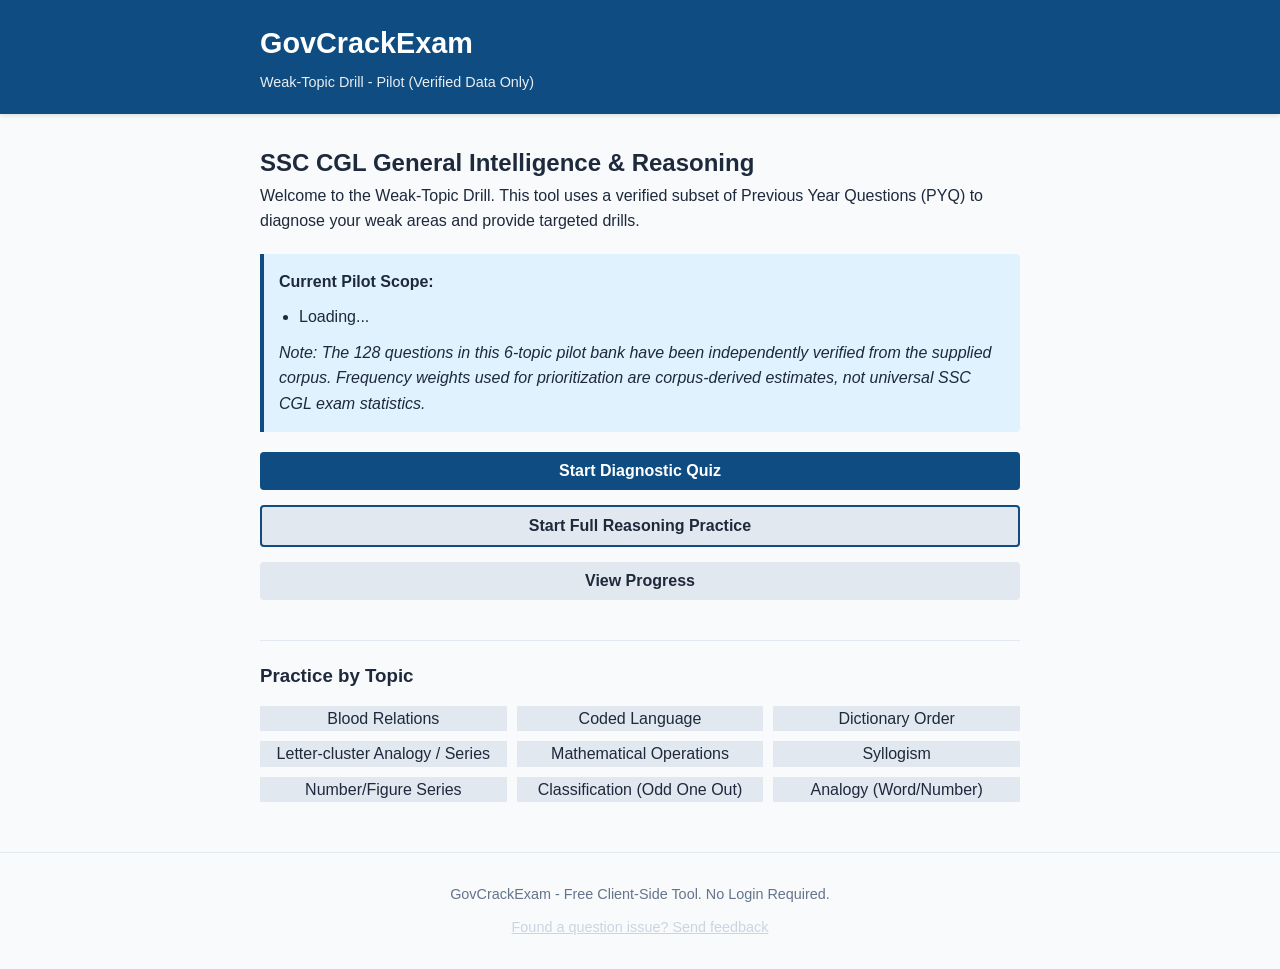
==== index.html @ 772f2c58 "Add difficulty-aware learning analytics" ====
<!DOCTYPE html>
<html lang="en">
<head>
    <meta charset="UTF-8">
    <meta name="viewport" content="width=device-width, initial-scale=1.0">
    <meta name="theme-color" content="#0f4c81">
    <title>GovCrackExam – SSC CGL Reasoning Weak-Topic Drill</title>
    <meta name="description" content="Practice SSC CGL General Intelligence & Reasoning with a diagnostic quiz and targeted weak-topic drills using verified previous-year questions.">
    <link rel="canonical" href="https://govcrackexam.online/">
    <meta property="og:title" content="GovCrackExam – SSC CGL Reasoning Weak-Topic Drill">
    <meta property="og:description" content="Practice SSC CGL General Intelligence & Reasoning with a diagnostic quiz and targeted weak-topic drills using verified previous-year questions.">
    <meta property="og:url" content="https://govcrackexam.online/">
    <meta property="og:type" content="website">
    <meta name="twitter:card" content="summary">
    <meta name="twitter:title" content="GovCrackExam – SSC CGL Reasoning Weak-Topic Drill">
    <meta name="twitter:description" content="Practice SSC CGL General Intelligence & Reasoning with a diagnostic quiz and targeted weak-topic drills using verified previous-year questions.">
    <link rel="stylesheet" href="css/styles.css">

    <script type="application/ld+json">
    {
      "@context": "https://schema.org",
      "@type": "WebSite",
      "name": "GovCrackExam",
      "url": "https://govcrackexam.online/"
    }
    </script>
</head>
<body>
    <header>
        <div class="container">
            <h1>GovCrackExam</h1>
            <p>Weak-Topic Drill - Pilot (Verified Data Only)</p>
        </div>
    </header>

    <main class="container">
        <!-- Start Screen -->
        <section id="start-screen" class="screen active">
            <h2>SSC CGL General Intelligence & Reasoning</h2>
            <p>Welcome to the Weak-Topic Drill. This tool uses a verified subset of Previous Year Questions (PYQ) to diagnose your weak areas and provide targeted drills.</p>
            <div class="info-box">
                <strong>Current Pilot Scope:</strong>
                <ul id="pilot-topics-list">
                    <li>Loading...</li>
                </ul>
                <p><em>Note: The 128 questions in this 6-topic pilot bank have been independently verified from the supplied corpus. Frequency weights used for prioritization are corpus-derived estimates, not universal SSC CGL exam statistics.</em></p>
            </div>
            <button id="start-diagnostic-btn" class="primary-btn" style="display: block; width: 100%;">Start Diagnostic Quiz</button>
            <button id="start-full-practice-btn" class="secondary-btn" style="margin-top: 15px; display: block; width: 100%; border: 2px solid var(--primary-color);">Start Full Reasoning Practice</button>
            <button id="view-progress-btn" class="secondary-btn" style="margin-top: 15px; display: block; width: 100%;">View Progress</button>
            
            <div id="history-section" style="display: none; margin-top: 30px;">
                <h3>Previous Results Found</h3>
                <button id="view-history-btn" class="secondary-btn">View Last Result</button>
                <button id="clear-history-btn" class="danger-btn">Clear Local History</button>
            </div>
        
            <div id="practice-by-topic" style="margin-top: 40px; padding-top: 20px; border-top: 1px solid var(--border-color);">
                <h3>Practice by Topic</h3>
                <div class="topic-practice-grid">
                    <a href="blood-relations.html" class="secondary-btn" style="text-decoration: none; text-align: center;">Blood Relations</a>
                    <a href="coded-language.html" class="secondary-btn" style="text-decoration: none; text-align: center;">Coded Language</a>
                    <a href="dictionary-order.html" class="secondary-btn" style="text-decoration: none; text-align: center;">Dictionary Order</a>
                    <a href="letter-cluster-analogy-series.html" class="secondary-btn" style="text-decoration: none; text-align: center;">Letter-cluster Analogy / Series</a>
                    <a href="mathematical-operations.html" class="secondary-btn" style="text-decoration: none; text-align: center;">Mathematical Operations</a>
                    <a href="syllogism.html" class="secondary-btn" style="text-decoration: none; text-align: center;">Syllogism</a>
                    <a href="number-figure-series.html" class="secondary-btn" style="text-decoration: none; text-align: center;" title="Practice verified SSC CGL Number/Figure Series questions.">Number/Figure Series</a>
                    <a href="classification-odd-one-out.html" class="secondary-btn" style="text-decoration: none; text-align: center;" title="Practice verified SSC CGL Classification (Odd One Out) questions.">Classification (Odd One Out)</a>
                    <a href="analogy-word-number.html" class="secondary-btn" style="text-decoration: none; text-align: center;" title="Practice verified SSC CGL Analogy (Word/Number) questions.">Analogy (Word/Number)</a>
                </div>
            </div>
        </section>

        <!-- Quiz Screen -->
        <section id="quiz-screen" class="screen">
            <div class="quiz-header">
                <span id="quiz-progress">Question 1 / 15</span>
                <span id="quiz-mode-indicator">Diagnostic Mode</span>
            </div>
            
            
            <!-- Question Navigation Palette -->
            <div id="quiz-palette-container" class="quiz-palette-container hidden">
                <h4 style="font-size: 0.9rem; margin-bottom: 10px; color: var(--text-muted);">Question Palette</h4>
                <div id="quiz-palette" class="quiz-palette">
                    <!-- Injected via JS -->
                </div>
            </div>
            <div class="question-container">
                <p id="question-text" class="question-text">Question loading...</p>
                <div id="options-container" class="options-container">
                    <!-- Options injected via JS -->
                </div>
            </div>

            
            <div style="text-align: right; margin-bottom: 15px;">
                <button id="report-issue-btn" class="secondary-btn hidden" style="font-size: 0.8rem; padding: 5px 10px; border-color: transparent; text-decoration: underline; background: none; color: var(--text-muted);">Report an Issue</button>
            </div>
            <!-- Drill Feedback (only shown in drill mode) -->
            <div id="drill-feedback" class="drill-feedback hidden">
                <p id="feedback-text"></p>
                <p id="feedback-explanation" class="explanation-text"></p>
            </div>

            <div class="quiz-controls" style="display: flex; flex-wrap: wrap; justify-content: space-between; gap: 10px; align-items: center;">
                <div>
                    <button id="prev-btn" class="secondary-btn">Previous</button>
                    <button id="mark-review-btn" class="secondary-btn hidden" style="margin-left: 10px;">Mark for Review</button>
                </div>
                <div>
                    <button id="next-btn" class="primary-btn">Next</button>
                    <button id="submit-btn" class="primary-btn" style="display: none;">Submit Quiz</button>
                </div>
            </div>
        </section>

        <!-- Results Screen -->
        <section id="results-screen" class="screen">
            <h2>Diagnostic Complete</h2>
            <div class="overall-result card">
                <h3 id="overall-score">0 / 0 Correct</h3>
                <p id="overall-accuracy">0% Accuracy</p>
            </div>

            <h3>Topic Performance</h3>
            <div id="topic-results" class="topic-results-container">
                <!-- Topic results injected via JS -->
            </div>
            <div id="difficulty-results" style="margin-top: 20px;"></div>

            <div id="diagnostic-review" class="diagnostic-review-container" style="margin-top: 40px;">
                <!-- Review answers injected via JS -->
            </div>

            <div class="actions" style="margin-top: 30px;">
                <button id="start-drill-btn" class="primary-btn">Drill My Weak Topics</button>
                <button id="home-btn" class="secondary-btn">Back to Home</button>
            </div>
        </section>
        
        <!-- Drill Results Screen -->
        <section id="drill-results-screen" class="screen">
            <h2 id="drill-topic-title" style="margin-bottom: 5px;">Drill Complete</h2>
            <p id="drill-topic-name" style="text-align: center; color: var(--text-muted); margin-bottom: 20px; font-weight: 600;"></p>
            
            <div class="overall-result card">
                <h3 id="drill-score">0 / 0 Correct</h3>
                <p id="drill-accuracy">0% Accuracy</p>
                
                <div id="drill-comparison" class="drill-comparison">
                    <!-- Injected via JS -->
                </div>
            </div>
            
            
            <div id="drill-mistakes-container" style="margin-top: 30px; margin-bottom: 20px;"></div>
            
            <div class="actions" style="margin-top: 30px; display: flex; flex-direction: column; gap: 10px;">
                <button id="retake-drill-btn" class="primary-btn">Retake Drill</button>
                <button id="back-diagnostic-btn" class="secondary-btn">Back to Diagnostic</button>
                <button id="home-btn-drill" class="secondary-btn" style="background-color: transparent; border: none; text-decoration: underline;">Back to Home</button>
            </div>
        </section>

        
        <!-- Topic Practice Results Screen -->
        <section id="topic-practice-results-screen" class="screen">
            <h2 id="topic-practice-name">Topic</h2>
            <div class="score-circle">
                <div id="topic-practice-score" class="score-number">0 / 0</div>
                <div id="topic-practice-accuracy" class="score-label">0% Accuracy</div>
            </div>
            
            
            <div id="topic-practice-mistakes-container" style="margin-top: 30px; margin-bottom: 20px;"></div>
            
            <div class="actions" style="margin-top: 30px; display: flex; flex-direction: column; gap: 10px;">
                <button id="retake-topic-practice-btn" class="primary-btn">Practice Again</button>
                <button id="back-topic-btn" class="secondary-btn">Back to Topic</button>
                <button id="home-btn-topic-practice" class="secondary-btn" style="background-color: transparent; border: none; text-decoration: underline;">Back to Home</button>
            </div>
        </section>
        
        <!-- Full Practice Results Screen -->
        <section id="full-practice-results-screen" class="screen">
            <h2 style="margin-bottom: 5px;">Full Reasoning Practice Complete</h2>
            
            <div class="score-circle">
                <div id="full-practice-score" class="score-number">0 / 20</div>
                <div id="full-practice-accuracy" class="score-label">0% Accuracy</div>
            </div>
            
            <div id="full-practice-topic-performance" style="margin-top: 20px; margin-bottom: 30px;">
                <!-- Injected via JS -->
            </div>
            
            <div id="full-practice-mistakes-container" style="margin-top: 30px; margin-bottom: 30px;">
                <!-- Injected via JS -->
            </div>

            <div id="full-practice-review-container" style="margin-top: 30px; margin-bottom: 20px;">
                <!-- Injected via JS -->
            </div>
            
            
            <div class="actions" style="margin-top: 30px; display: flex; flex-direction: column; gap: 10px;">
                <button id="retake-full-practice-btn" class="primary-btn">Retake Full Practice</button>
                <button id="home-btn-full-practice" class="secondary-btn" style="background-color: transparent; border: none; text-decoration: underline;">Back to Home</button>
            </div>
        </section>
        <!-- Progress Screen -->
        <section id="progress-screen" class="screen">
            <h2>Your Progress</h2>
            <div id="progress-content">
                <!-- Injected via JS -->
            </div>
            
            <div class="actions" style="margin-top: 30px; display: flex; flex-direction: column; gap: 10px;">
                <button id="reset-progress-btn" class="danger-btn">Reset Progress</button>
                <button id="home-btn-progress" class="secondary-btn">Back to Home</button>
            </div>
            <p style="margin-top: 20px; font-size: 0.8rem; color: var(--text-muted); text-align: center;">
                Your progress is stored only in this browser using local storage. No account or server is required.
            </p>
        </section>
    </main>

    <footer class="footer">
        <div class="container">
            <p>GovCrackExam - Free Client-Side Tool. No Login Required.</p>
            <p style="margin-top: 10px; font-size: 0.9rem;"><a href="https://github.com/Aathi12/GovCrackExam/issues" target="_blank" rel="noopener noreferrer" style="color: #cbd5e1; text-decoration: underline;">Found a question issue? Send feedback</a></p>
        </div>
    </footer>

    <script src="js/app.js"></script>

    <!-- Submit Confirmation Modal -->
    <div id="submit-confirm-modal" class="modal hidden">
        <div class="modal-content card">
            <h3 style="margin-bottom: 20px;">Submit Full Reasoning Practice?</h3>
            <div style="font-size: 1.1rem; margin-bottom: 25px;">
                <p style="margin-bottom: 10px;">Answered: <strong id="confirm-answered">0</strong> / <strong id="confirm-total">20</strong></p>
                <p style="margin-bottom: 10px;">Unanswered: <strong id="confirm-unanswered">0</strong></p>
                <p style="margin-bottom: 10px;">Marked for Review: <strong id="confirm-marked">0</strong></p>
            </div>
            <div class="actions" style="display: flex; gap: 10px;">
                <button id="confirm-continue-btn" class="secondary-btn" style="flex: 1;">Continue Test</button>
                <button id="confirm-submit-btn" class="primary-btn" style="flex: 1;">Submit Test</button>
            </div>
        </div>
    </div>

    <!-- Report Issue Modal -->
    <div id="report-issue-modal" class="modal hidden">
        <div class="modal-content card" style="max-width: 400px; text-align: left;">
            <h3 style="margin-bottom: 15px; color: var(--primary-color);">Report an Issue</h3>
            <p style="margin-bottom: 15px; font-size: 0.9rem; color: var(--text-muted);">Question Ref: <span id="report-qid-display"></span></p>
            
            <div style="margin-bottom: 15px;">
                <label for="issue-type" style="display: block; margin-bottom: 5px; font-weight: bold; font-size: 0.95rem;">Issue Type:</label>
                <select id="issue-type" style="width: 100%; padding: 8px; border-radius: 4px; border: 1px solid var(--border-color); font-size: 1rem;">
                    <option value="Wrong answer">Wrong answer</option>
                    <option value="Wrong explanation">Wrong explanation</option>
                    <option value="Question unclear">Question unclear</option>
                    <option value="Options problem">Options problem</option>
                    <option value="Other">Other</option>
                </select>
            </div>
            
            <div style="margin-bottom: 20px;">
                <label for="issue-details" style="display: block; margin-bottom: 5px; font-weight: bold; font-size: 0.95rem;">Additional details (optional):</label>
                <textarea id="issue-details" rows="3" style="width: 100%; padding: 8px; border-radius: 4px; border: 1px solid var(--border-color); resize: vertical; box-sizing: border-box; font-size: 1rem;"></textarea>
            </div>
            
            <div class="actions" style="display: flex; gap: 10px;">
                <button id="report-cancel-btn" class="secondary-btn" style="flex: 1;">Cancel</button>
                <button id="report-submit-btn" class="primary-btn" style="flex: 1;">Submit Report</button>
            </div>
        </div>
    </div>


    <!-- Review Question Modal -->
    <div id="review-question-modal" class="modal hidden">
        <div class="modal-content card" style="max-width: 600px; text-align: left; max-height: 90vh; overflow-y: auto;">
            <div style="display: flex; justify-content: space-between; align-items: center; margin-bottom: 15px;">
                <h3 style="color: var(--primary-color); margin: 0;">Review Question</h3>
                <button id="review-close-icon" style="background: none; border: none; font-size: 1.5rem; cursor: pointer; color: var(--text-muted);">&times;</button>
            </div>
            
            <div style="background: var(--bg-main); padding: 15px; border-radius: 8px; border: 1px solid var(--border-color); margin-bottom: 20px;">
                <p style="font-size: 0.8rem; color: var(--text-muted); margin-bottom: 5px;">Question ID: <span id="rev-qid"></span></p>
                <p style="font-size: 0.8rem; color: var(--text-muted); margin-bottom: 10px;">Topic: <span id="rev-topic"></span></p>
                <div id="rev-question-text" style="margin-bottom: 15px; font-weight: bold; font-size: 1rem;"></div>
                <div id="rev-options" style="margin-bottom: 15px;"></div>
                <p style="margin-bottom: 5px;"><strong>Correct Answer:</strong> <span id="rev-correct"></span></p>
                <p style="margin-bottom: 0;"><strong>Explanation:</strong> <span id="rev-explanation"></span></p>
            </div>

            <h4 style="margin-bottom: 10px; color: var(--primary-color);">User-submitted feedback</h4>
            <div id="rev-feedback-list" style="display: flex; flex-direction: column; gap: 10px; margin-bottom: 20px;">
                <!-- Injected via JS -->
            </div>
            
            <div class="actions" style="display: flex; gap: 10px; flex-wrap: wrap;">
                <button id="rev-mark-reviewed-btn" class="primary-btn" style="flex: 1;">Mark Reviewed</button>
                <button id="rev-dismiss-btn" class="secondary-btn" style="flex: 1;">Dismiss</button>
                <button id="rev-cancel-btn" class="secondary-btn" style="flex: 1;">Close</button>
            </div>
        </div>
    </div>

</body>
</html>
---- css/styles.css ----
:root {
    --primary-color: #0f4c81; /* Classic professional blue */
    --primary-hover: #0a365c;
    --secondary-color: #e2e8f0;
    --secondary-hover: #cbd5e1;
    --danger-color: #ef4444;
    --danger-hover: #dc2626;
    --text-main: #1e293b;
    --text-muted: #64748b;
    --bg-main: #f8fafc;
    --bg-card: #ffffff;
    --border-color: #e2e8f0;
    --correct-bg: #dcfce7;
    --correct-border: #86efac;
    --wrong-bg: #fee2e2;
    --wrong-border: #fca5a5;
    --selected-bg: #e0f2fe;
    --selected-border: #7dd3fc;
}

* {
    box-sizing: border-box;
    margin: 0;
    padding: 0;
}


body {
    min-width: 320px;
    overflow-x: hidden;
    font-family: -apple-system, BlinkMacSystemFont, "Segoe UI", Roboto, Helvetica, Arial, sans-serif;
    background-color: var(--bg-main);
    color: var(--text-main);
    line-height: 1.6;
}

.container {
    max-width: 800px;
    margin: 0 auto;
    padding: 0 20px;
}

header {
    background-color: var(--primary-color);
    color: white;
    padding: 20px 0;
    margin-bottom: 30px;
    box-shadow: 0 2px 4px rgba(0,0,0,0.1);
}

header h1 {
    font-size: 1.8rem;
    margin-bottom: 5px;
}

header p {
    opacity: 0.9;
    font-size: 0.9rem;
}

main {
    min-height: 60vh;
}

.screen {
    display: none;
    animation: fadeIn 0.3s ease-in;
}

.screen.active {
    display: block;
}

@keyframes fadeIn {
    from { opacity: 0; }
    to { opacity: 1; }
}

.info-box {
    background-color: #e0f2fe;
    border-left: 4px solid var(--primary-color);
    padding: 15px;
    margin: 20px 0;
    border-radius: 0 4px 4px 0;
}

.info-box ul {
    margin-top: 10px;
    margin-bottom: 10px;
    padding-left: 20px;
}

button {
    cursor: pointer;
    border: none;
    padding: 10px 20px;
    font-size: 1rem;
    font-weight: 600;
    border-radius: 4px;
    transition: background-color 0.2s, color 0.2s;
}

button:disabled {
    opacity: 0.5;
    cursor: not-allowed;
}

.primary-btn {
    background-color: var(--primary-color);
    color: white;
}

.primary-btn:hover:not(:disabled) {
    background-color: var(--primary-hover);
}

.secondary-btn {
    background-color: var(--secondary-color);
    color: var(--text-main);
}

.secondary-btn:hover:not(:disabled) {
    background-color: var(--secondary-hover);
}

.danger-btn {
    background-color: var(--danger-color);
    color: white;
}

.danger-btn:hover:not(:disabled) {
    background-color: var(--danger-hover);
}

.quiz-header {
    display: flex;
    justify-content: space-between;
    align-items: center;
    margin-bottom: 20px;
    padding-bottom: 10px;
    border-bottom: 1px solid var(--border-color);
    font-weight: 600;
    color: var(--text-muted);
}

.question-container {
    background-color: var(--bg-card);
    padding: 30px;
    border-radius: 8px;
    box-shadow: 0 1px 3px rgba(0,0,0,0.1);
    margin-bottom: 20px;
}

.question-text {
    font-size: 1.2rem;
    font-weight: 500;
    margin-bottom: 25px;
}

.option {
    display: block;
    width: 100%;
    text-align: left;
    background-color: white;
    border: 2px solid var(--border-color);
    padding: 15px;
    margin-bottom: 10px;
    border-radius: 6px;
    font-size: 1rem;
    color: var(--text-main);
    font-weight: normal;
}

.option:hover:not(:disabled) {
    border-color: var(--primary-color);
    background-color: #f8fafc;
}

.option.selected {
    background-color: var(--selected-bg);
    border-color: var(--selected-border);
}

/* Feedback classes for Drill mode */
.option.correct {
    background-color: var(--correct-bg);
    border-color: var(--correct-border);
    color: #166534;
}

.option.wrong {
    background-color: var(--wrong-bg);
    border-color: var(--wrong-border);
    color: #991b1b;
}

.drill-feedback {
    background-color: var(--bg-card);
    padding: 20px;
    border-radius: 8px;
    border-left: 4px solid var(--primary-color);
    margin-bottom: 20px;
}

.drill-feedback.hidden {
    display: none;
}

.drill-feedback.correct {
    border-left-color: #22c55e;
}

.drill-feedback.wrong {
    border-left-color: #ef4444;
}

#feedback-text {
    font-weight: bold;
    margin-bottom: 10px;
}

.quiz-controls {
    display: flex;
    justify-content: space-between;
    margin-top: 20px;
}

.card {
    background-color: var(--bg-card);
    padding: 25px;
    border-radius: 8px;
    box-shadow: 0 1px 3px rgba(0,0,0,0.1);
    margin-bottom: 20px;
}

.overall-result {
    text-align: center;
}

.overall-result h3 {
    font-size: 2rem;
    color: var(--primary-color);
    margin-bottom: 10px;
}

.topic-results-container {
    display: grid;
    gap: 15px;
}

.topic-card {
    background-color: var(--bg-card);
    padding: 20px;
    border-radius: 8px;
    border: 1px solid var(--border-color);
}

.topic-card.high-priority {
    border-left: 4px solid var(--danger-color);
}

.topic-card.low-priority {
    border-left: 4px solid #22c55e;
}

.topic-header {
    display: flex;
    justify-content: space-between;
    align-items: center;
    margin-bottom: 15px;
}

.topic-title {
    font-weight: bold;
    font-size: 1.1rem;
}

.topic-priority-badge {
    font-size: 0.8rem;
    padding: 4px 8px;
    border-radius: 12px;
    font-weight: 600;
}

.badge-high {
    background-color: var(--wrong-bg);
    color: #991b1b;
}

.badge-low {
    background-color: var(--correct-bg);
    color: #166534;
}

.topic-stats {
    display: grid;
    grid-template-columns: repeat(auto-fit, minmax(120px, 1fr));
    gap: 10px;
    font-size: 0.9rem;
}

.stat-box {
    background-color: var(--bg-main);
    padding: 10px;
    border-radius: 4px;
    text-align: center;
}

.stat-value {
    font-weight: bold;
    font-size: 1.1rem;
    color: var(--primary-color);
}

footer {
    text-align: center;
    padding: 30px 0;
    margin-top: 50px;
    color: var(--text-muted);
    font-size: 0.9rem;
    border-top: 1px solid var(--border-color);
}

@media (max-width: 600px) {
    .topic-header {
        flex-direction: column;
        align-items: flex-start;
        gap: 10px;
    }
}

.drill-comparison {
    margin-top: 20px;
    padding-top: 20px;
    border-top: 1px solid var(--border-color);
    font-size: 1.1rem;
    color: var(--text-muted);
}

.drill-comparison div {
    margin-bottom: 5px;
}

.drill-comparison .change-positive {
    color: #166534;
    font-weight: bold;
}

.drill-comparison .change-negative {
    color: #991b1b;
    font-weight: bold;
}

.drill-comparison .change-neutral {
    color: var(--text-main);
    font-weight: bold;
}

.badges-container {
    display: flex;
    gap: 8px;
    align-items: center;
    flex-wrap: wrap;
}
.performance-badge {
    font-size: 0.8rem;
    padding: 4px 8px;
    border-radius: 12px;
    font-weight: 600;
}
.badge-good {
    background-color: var(--correct-bg, #dcfce7);
    color: #166534;
}
.badge-warn {
    background-color: #fef08a;
    color: #854d0e;
}
.badge-bad {
    background-color: var(--wrong-bg, #fee2e2);
    color: #991b1b;
}
.badge-neutral {
    background-color: #e5e7eb;
    color: #374151;
}
.transparency-note {
    font-size: 0.85rem;
    color: #6b7280;
    margin-bottom: 15px;
    text-align: center;
}

.explanation-card {
    background-color: var(--secondary-color, #e2e8f0);
    border-radius: 8px;
    padding: 15px;
    margin-top: 15px;
    font-size: 0.95rem;
    color: var(--text-main, #1e293b);
}
.diagnostic-review-container {
    display: flex;
    flex-direction: column;
    gap: 20px;
}
.review-item {
    background-color: var(--bg-card, #ffffff);
    padding: 20px;
    border-radius: 8px;
    box-shadow: 0 1px 3px rgba(0,0,0,0.1);
}
.review-question {
    font-weight: 600;
    margin-bottom: 10px;
}
.review-answers {
    margin-bottom: 10px;
}
.review-correct {
    color: #166534;
    font-weight: bold;
}
.review-incorrect {
    color: #991b1b;
    font-weight: bold;
}
/* Progress Screen Styles */
.progress-summary {
    display: grid;
    grid-template-columns: 1fr 1fr;
    gap: 15px;
    margin-bottom: 30px;
}
.progress-stat-card {
    background: var(--bg-card);
    padding: 15px;
    border-radius: 8px;
    box-shadow: 0 1px 3px rgba(0,0,0,0.1);
    text-align: center;
}
.progress-stat-card h4 {
    margin-bottom: 5px;
    color: var(--text-muted);
    font-size: 0.9rem;
}
.progress-stat-card p {
    font-size: 1.2rem;
    font-weight: 700;
}
.progress-table-container {
    overflow-x: auto;
    -webkit-overflow-scrolling: touch;
    margin-bottom: 25px;
}
.progress-table {
    width: 100%;
    min-width: 500px; /* Force scroll on mobile rather than crushing */
    border-collapse: collapse;
    font-size: 0.9rem;
}
.progress-table th, .progress-table td {
    padding: 10px;
    text-align: left;
    border-bottom: 1px solid var(--border-color);
}
.progress-table th {
    background-color: var(--secondary-color);
    font-weight: 600;
}

.question-text, .option, .explanation-card, p, h1, h2, h3, h4, .review-item, .mistake-item, .topic-title {
    word-break: break-word;
    overflow-wrap: break-word;
}

.score-circle {
    display: flex;
    flex-direction: column;
    align-items: center;
    justify-content: center;
    background-color: var(--bg-card);
    padding: 30px;
    border-radius: 8px;
    box-shadow: 0 1px 3px rgba(0,0,0,0.1);
    margin: 20px 0;
}

.score-number {
    font-size: 2.5rem;
    font-weight: bold;
    color: var(--primary-color);
    margin-bottom: 10px;
}

.score-label {
    font-size: 1.2rem;
    color: var(--text-muted);
}

@media (max-width: 600px) {
    header {
        padding: 15px 0;
        margin-bottom: 20px;
    }
    
    header h1 {
        font-size: 1.5rem;
    }
    
    .question-container {
        padding: 15px;
    }
    
    .card, .review-item, .mistake-item {
        padding: 15px;
    }
    
    .question-text {
        font-size: 1.1rem;
        margin-bottom: 20px;
    }
    
    .option {
        padding: 12px 15px;
        font-size: 0.95rem;
    }
    
    button {
        padding: 12px 20px; /* Better touch target */
        width: 100%;
        margin-bottom: 10px;
    }
    
    .quiz-controls {
        flex-direction: column;
        gap: 10px;
    }
    
    .quiz-controls button {
        width: 100%;
        margin-bottom: 0;
    }
    
    .actions {
        display: flex;
        flex-direction: column;
        gap: 10px;
    }
    
    .actions button, .actions a.primary-btn, .actions a.secondary-btn {
        width: 100%;
        margin-bottom: 0;
        display: block;
        box-sizing: border-box;
    }
    
    .progress-summary {
        grid-template-columns: 1fr;
    }
    
    .topic-stats {
        grid-template-columns: 1fr 1fr;
    }
}

.topic-practice-grid {
    display: grid;
    grid-template-columns: repeat(auto-fit, minmax(200px, 1fr));
    gap: 10px;
    margin-top: 15px;
}

button:focus, a:focus {
    outline: 2px solid var(--primary-color);
    outline-offset: 2px;
}

.option:focus {
    outline: 2px solid var(--primary-color);
    outline-offset: 1px;
}

/* Modal Styles */
.modal {
    position: fixed;
    top: 0;
    left: 0;
    width: 100%;
    height: 100%;
    background-color: rgba(0,0,0,0.5);
    display: flex;
    align-items: center;
    justify-content: center;
    z-index: 1000;
}
.modal.hidden {
    display: none;
}
.modal-content {
    width: 90%;
    max-width: 400px;
}

/* Palette Styles */
.quiz-palette-container {
    background-color: var(--bg-card);
    padding: 15px;
    border-radius: 8px;
    box-shadow: 0 1px 3px rgba(0,0,0,0.1);
    margin-bottom: 20px;
}
.quiz-palette-container.hidden {
    display: none;
}
.quiz-palette {
    display: flex;
    flex-wrap: wrap;
    gap: 8px;
}
.palette-btn {
    width: 36px;
    height: 36px;
    padding: 0;
    display: flex;
    align-items: center;
    justify-content: center;
    border: 1px solid var(--border-color);
    background-color: var(--bg-main);
    color: var(--text-main);
    border-radius: 4px;
    font-weight: bold;
    font-size: 0.9rem;
    transition: all 0.2s;
}
.palette-btn:hover {
    border-color: var(--primary-color);
}
.palette-btn.answered {
    background-color: var(--correct-bg);
    border-color: var(--correct-border);
    color: #166534;
}
.palette-btn.current {
    border: 2px solid var(--primary-color);
    box-shadow: 0 0 0 2px rgba(15, 76, 129, 0.2);
}
.palette-btn.marked {
    background-color: #fef08a;
    border-color: #eab308;
    color: #854d0e;
}
/* Mobile adjustments */
@media (max-width: 600px) {
    .palette-btn {
        width: 32px;
        height: 32px;
        font-size: 0.85rem;
    }
    .quiz-controls > div {
        display: flex;
        width: 100%;
        gap: 10px;
    }
    .quiz-controls > div > button {
        flex: 1;
        margin: 0 !important;
    }
}
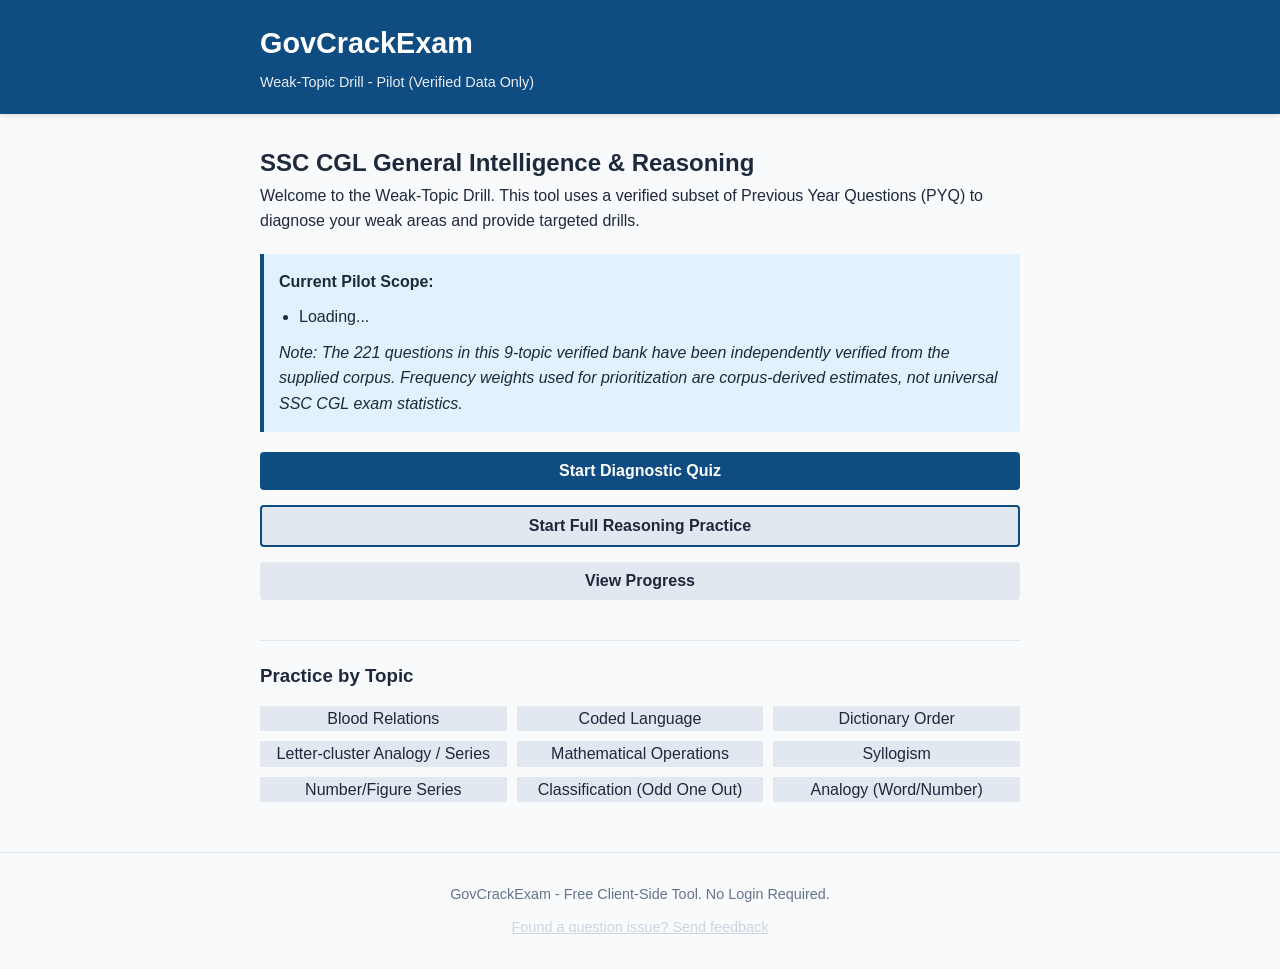
==== commit 68d96ccb: "Prepare production deployment" ====
--- a/index.html
+++ b/index.html
@@ -43,7 +43,7 @@
                 <ul id="pilot-topics-list">
                     <li>Loading...</li>
                 </ul>
-                <p><em>Note: The 128 questions in this 6-topic pilot bank have been independently verified from the supplied corpus. Frequency weights used for prioritization are corpus-derived estimates, not universal SSC CGL exam statistics.</em></p>
+                <p><em>Note: The 221 questions in this 9-topic verified bank have been independently verified from the supplied corpus. Frequency weights used for prioritization are corpus-derived estimates, not universal SSC CGL exam statistics.</em></p>
             </div>
             <button id="start-diagnostic-btn" class="primary-btn" style="display: block; width: 100%;">Start Diagnostic Quiz</button>
             <button id="start-full-practice-btn" class="secondary-btn" style="margin-top: 15px; display: block; width: 100%; border: 2px solid var(--primary-color);">Start Full Reasoning Practice</button>
@@ -134,6 +134,13 @@
             </div>
 
             <div class="actions" style="margin-top: 30px;">
+                
+                <div style="margin-bottom: 15px; width: 100%; text-align: center;">
+                    <label style="cursor: pointer; font-size: 0.95rem; color: var(--text-muted); display: inline-flex; align-items: center; gap: 8px;">
+                        <input type="checkbox" id="adaptive-drill-toggle" checked style="width: 16px; height: 16px;">
+                        Adaptive Selection
+                    </label>
+                </div>
                 <button id="start-drill-btn" class="primary-btn">Drill My Weak Topics</button>
                 <button id="home-btn" class="secondary-btn">Back to Home</button>
             </div>
@@ -155,6 +162,42 @@
             
             
             <div id="drill-mistakes-container" style="margin-top: 30px; margin-bottom: 20px;"></div>
+            
+
+            <div id="question-review-section" style="margin-top: 30px;">
+                <h3 style="margin-bottom: 15px;">Question Review</h3>
+                <p style="margin-bottom: 15px; font-size: 0.9rem; color: var(--text-muted);">Based on your recorded attempts.</p>
+                <div style="display: flex; gap: 10px; margin-bottom: 15px; flex-wrap: wrap;">
+                    <select id="qr-status-filter" class="dropdown" style="flex: 1; min-width: 150px;">
+                        <option value="All">All Statuses</option>
+                        <option value="Needs Practice">Needs Practice</option>
+                        <option value="Frequently Missed">Frequently Missed</option>
+                        <option value="Improving">Improving</option>
+                        <option value="Mastered">Mastered</option>
+                    </select>
+                    <select id="qr-topic-filter" class="dropdown" style="flex: 1; min-width: 150px;">
+                        <option value="All">All Topics</option>
+                        <option value="Dictionary Order">Dictionary Order</option>
+                        <option value="Syllogism">Syllogism</option>
+                        <option value="Blood Relations">Blood Relations</option>
+                        <option value="Mathematical Operations">Mathematical Operations</option>
+                        <option value="Coded Language">Coded Language</option>
+                        <option value="Letter-cluster Analogy / Series">Letter-cluster Analogy / Series</option>
+                        <option value="Number/Figure Series">Number/Figure Series</option>
+                        <option value="Classification (Odd One Out)">Classification (Odd One Out)</option>
+                        <option value="Analogy (Word/Number)">Analogy (Word/Number)</option>
+                    </select>
+                    <select id="qr-diff-filter" class="dropdown" style="flex: 1; min-width: 150px;">
+                        <option value="All">All Difficulties</option>
+                        <option value="Easy">Easy</option>
+                        <option value="Medium">Medium</option>
+                        <option value="Hard">Hard</option>
+                    </select>
+                </div>
+                <div id="qr-results-container" style="display: flex; flex-direction: column; gap: 10px; max-height: 500px; overflow-y: auto;">
+                    <!-- Dynamically populated -->
+                </div>
+            </div>
             
             <div class="actions" style="margin-top: 30px; display: flex; flex-direction: column; gap: 10px;">
                 <button id="retake-drill-btn" class="primary-btn">Retake Drill</button>
@@ -175,6 +218,42 @@
             
             <div id="topic-practice-mistakes-container" style="margin-top: 30px; margin-bottom: 20px;"></div>
             
+
+            <div id="question-review-section" style="margin-top: 30px;">
+                <h3 style="margin-bottom: 15px;">Question Review</h3>
+                <p style="margin-bottom: 15px; font-size: 0.9rem; color: var(--text-muted);">Based on your recorded attempts.</p>
+                <div style="display: flex; gap: 10px; margin-bottom: 15px; flex-wrap: wrap;">
+                    <select id="qr-status-filter" class="dropdown" style="flex: 1; min-width: 150px;">
+                        <option value="All">All Statuses</option>
+                        <option value="Needs Practice">Needs Practice</option>
+                        <option value="Frequently Missed">Frequently Missed</option>
+                        <option value="Improving">Improving</option>
+                        <option value="Mastered">Mastered</option>
+                    </select>
+                    <select id="qr-topic-filter" class="dropdown" style="flex: 1; min-width: 150px;">
+                        <option value="All">All Topics</option>
+                        <option value="Dictionary Order">Dictionary Order</option>
+                        <option value="Syllogism">Syllogism</option>
+                        <option value="Blood Relations">Blood Relations</option>
+                        <option value="Mathematical Operations">Mathematical Operations</option>
+                        <option value="Coded Language">Coded Language</option>
+                        <option value="Letter-cluster Analogy / Series">Letter-cluster Analogy / Series</option>
+                        <option value="Number/Figure Series">Number/Figure Series</option>
+                        <option value="Classification (Odd One Out)">Classification (Odd One Out)</option>
+                        <option value="Analogy (Word/Number)">Analogy (Word/Number)</option>
+                    </select>
+                    <select id="qr-diff-filter" class="dropdown" style="flex: 1; min-width: 150px;">
+                        <option value="All">All Difficulties</option>
+                        <option value="Easy">Easy</option>
+                        <option value="Medium">Medium</option>
+                        <option value="Hard">Hard</option>
+                    </select>
+                </div>
+                <div id="qr-results-container" style="display: flex; flex-direction: column; gap: 10px; max-height: 500px; overflow-y: auto;">
+                    <!-- Dynamically populated -->
+                </div>
+            </div>
+            
             <div class="actions" style="margin-top: 30px; display: flex; flex-direction: column; gap: 10px;">
                 <button id="retake-topic-practice-btn" class="primary-btn">Practice Again</button>
                 <button id="back-topic-btn" class="secondary-btn">Back to Topic</button>
@@ -203,6 +282,42 @@
                 <!-- Injected via JS -->
             </div>
             
+            
+
+            <div id="question-review-section" style="margin-top: 30px;">
+                <h3 style="margin-bottom: 15px;">Question Review</h3>
+                <p style="margin-bottom: 15px; font-size: 0.9rem; color: var(--text-muted);">Based on your recorded attempts.</p>
+                <div style="display: flex; gap: 10px; margin-bottom: 15px; flex-wrap: wrap;">
+                    <select id="qr-status-filter" class="dropdown" style="flex: 1; min-width: 150px;">
+                        <option value="All">All Statuses</option>
+                        <option value="Needs Practice">Needs Practice</option>
+                        <option value="Frequently Missed">Frequently Missed</option>
+                        <option value="Improving">Improving</option>
+                        <option value="Mastered">Mastered</option>
+                    </select>
+                    <select id="qr-topic-filter" class="dropdown" style="flex: 1; min-width: 150px;">
+                        <option value="All">All Topics</option>
+                        <option value="Dictionary Order">Dictionary Order</option>
+                        <option value="Syllogism">Syllogism</option>
+                        <option value="Blood Relations">Blood Relations</option>
+                        <option value="Mathematical Operations">Mathematical Operations</option>
+                        <option value="Coded Language">Coded Language</option>
+                        <option value="Letter-cluster Analogy / Series">Letter-cluster Analogy / Series</option>
+                        <option value="Number/Figure Series">Number/Figure Series</option>
+                        <option value="Classification (Odd One Out)">Classification (Odd One Out)</option>
+                        <option value="Analogy (Word/Number)">Analogy (Word/Number)</option>
+                    </select>
+                    <select id="qr-diff-filter" class="dropdown" style="flex: 1; min-width: 150px;">
+                        <option value="All">All Difficulties</option>
+                        <option value="Easy">Easy</option>
+                        <option value="Medium">Medium</option>
+                        <option value="Hard">Hard</option>
+                    </select>
+                </div>
+                <div id="qr-results-container" style="display: flex; flex-direction: column; gap: 10px; max-height: 500px; overflow-y: auto;">
+                    <!-- Dynamically populated -->
+                </div>
+            </div>
             
             <div class="actions" style="margin-top: 30px; display: flex; flex-direction: column; gap: 10px;">
                 <button id="retake-full-practice-btn" class="primary-btn">Retake Full Practice</button>
@@ -216,6 +331,42 @@
                 <!-- Injected via JS -->
             </div>
             
+
+            <div id="question-review-section" style="margin-top: 30px;">
+                <h3 style="margin-bottom: 15px;">Question Review</h3>
+                <p style="margin-bottom: 15px; font-size: 0.9rem; color: var(--text-muted);">Based on your recorded attempts.</p>
+                <div style="display: flex; gap: 10px; margin-bottom: 15px; flex-wrap: wrap;">
+                    <select id="qr-status-filter" class="dropdown" style="flex: 1; min-width: 150px;">
+                        <option value="All">All Statuses</option>
+                        <option value="Needs Practice">Needs Practice</option>
+                        <option value="Frequently Missed">Frequently Missed</option>
+                        <option value="Improving">Improving</option>
+                        <option value="Mastered">Mastered</option>
+                    </select>
+                    <select id="qr-topic-filter" class="dropdown" style="flex: 1; min-width: 150px;">
+                        <option value="All">All Topics</option>
+                        <option value="Dictionary Order">Dictionary Order</option>
+                        <option value="Syllogism">Syllogism</option>
+                        <option value="Blood Relations">Blood Relations</option>
+                        <option value="Mathematical Operations">Mathematical Operations</option>
+                        <option value="Coded Language">Coded Language</option>
+                        <option value="Letter-cluster Analogy / Series">Letter-cluster Analogy / Series</option>
+                        <option value="Number/Figure Series">Number/Figure Series</option>
+                        <option value="Classification (Odd One Out)">Classification (Odd One Out)</option>
+                        <option value="Analogy (Word/Number)">Analogy (Word/Number)</option>
+                    </select>
+                    <select id="qr-diff-filter" class="dropdown" style="flex: 1; min-width: 150px;">
+                        <option value="All">All Difficulties</option>
+                        <option value="Easy">Easy</option>
+                        <option value="Medium">Medium</option>
+                        <option value="Hard">Hard</option>
+                    </select>
+                </div>
+                <div id="qr-results-container" style="display: flex; flex-direction: column; gap: 10px; max-height: 500px; overflow-y: auto;">
+                    <!-- Dynamically populated -->
+                </div>
+            </div>
+            
             <div class="actions" style="margin-top: 30px; display: flex; flex-direction: column; gap: 10px;">
                 <button id="reset-progress-btn" class="danger-btn">Reset Progress</button>
                 <button id="home-btn-progress" class="secondary-btn">Back to Home</button>
@@ -235,10 +386,26 @@
 
     <script src="js/app.js"></script>
 
+    <!-- Question Review Modal -->
+    <div id="qr-modal" class="modal hidden" role="dialog" aria-modal="true" aria-labelledby="qr-modal-title">
+        <div class="modal-content card" style="max-width: 600px; text-align: left;">
+            <div style="display: flex; justify-content: space-between; align-items: center; margin-bottom: 20px;">
+                <h3 id="qr-modal-title" style="margin: 0;">Review Question</h3>
+                <button id="qr-close-icon" aria-label="Close" style="background: none; border: none; cursor: pointer; font-size: 1.5rem; line-height: 1; color: var(--text-color); padding: 0;">&times;</button>
+            </div>
+            <div id="qr-modal-content">
+                <!-- Dynamically populated -->
+            </div>
+            <div class="actions" style="margin-top: 20px; display: flex; gap: 10px;">
+                <button id="qr-close-btn" class="secondary-btn" style="flex: 1;">Close</button>
+            </div>
+        </div>
+    </div>
+
     <!-- Submit Confirmation Modal -->
-    <div id="submit-confirm-modal" class="modal hidden">
+    <div id="submit-confirm-modal" class="modal hidden" role="dialog" aria-modal="true" aria-labelledby="submit-modal-title">
         <div class="modal-content card">
-            <h3 style="margin-bottom: 20px;">Submit Full Reasoning Practice?</h3>
+            <h3 id="submit-modal-title" style="margin-bottom: 20px;">Submit Full Reasoning Practice?</h3>
             <div style="font-size: 1.1rem; margin-bottom: 25px;">
                 <p style="margin-bottom: 10px;">Answered: <strong id="confirm-answered">0</strong> / <strong id="confirm-total">20</strong></p>
                 <p style="margin-bottom: 10px;">Unanswered: <strong id="confirm-unanswered">0</strong></p>
@@ -252,9 +419,9 @@
     </div>
 
     <!-- Report Issue Modal -->
-    <div id="report-issue-modal" class="modal hidden">
+    <div id="report-issue-modal" class="modal hidden" role="dialog" aria-modal="true" aria-labelledby="report-modal-title">
         <div class="modal-content card" style="max-width: 400px; text-align: left;">
-            <h3 style="margin-bottom: 15px; color: var(--primary-color);">Report an Issue</h3>
+            <h3 id="report-modal-title" style="margin-bottom: 15px; color: var(--primary-color);">Report an Issue</h3>
             <p style="margin-bottom: 15px; font-size: 0.9rem; color: var(--text-muted);">Question Ref: <span id="report-qid-display"></span></p>
             
             <div style="margin-bottom: 15px;">
@@ -282,11 +449,11 @@
 
 
     <!-- Review Question Modal -->
-    <div id="review-question-modal" class="modal hidden">
+    <div id="review-question-modal" class="modal hidden" role="dialog" aria-modal="true" aria-labelledby="review-modal-title">
         <div class="modal-content card" style="max-width: 600px; text-align: left; max-height: 90vh; overflow-y: auto;">
             <div style="display: flex; justify-content: space-between; align-items: center; margin-bottom: 15px;">
-                <h3 style="color: var(--primary-color); margin: 0;">Review Question</h3>
-                <button id="review-close-icon" style="background: none; border: none; font-size: 1.5rem; cursor: pointer; color: var(--text-muted);">&times;</button>
+                <h3 id="review-modal-title" style="color: var(--primary-color); margin: 0;">Review Question</h3>
+                <button id="review-close-icon" aria-label="Close" style="background: none; border: none; font-size: 1.5rem; cursor: pointer; color: var(--text-muted); padding: 0;">&times;</button>
             </div>
             
             <div style="background: var(--bg-main); padding: 15px; border-radius: 8px; border: 1px solid var(--border-color); margin-bottom: 20px;">
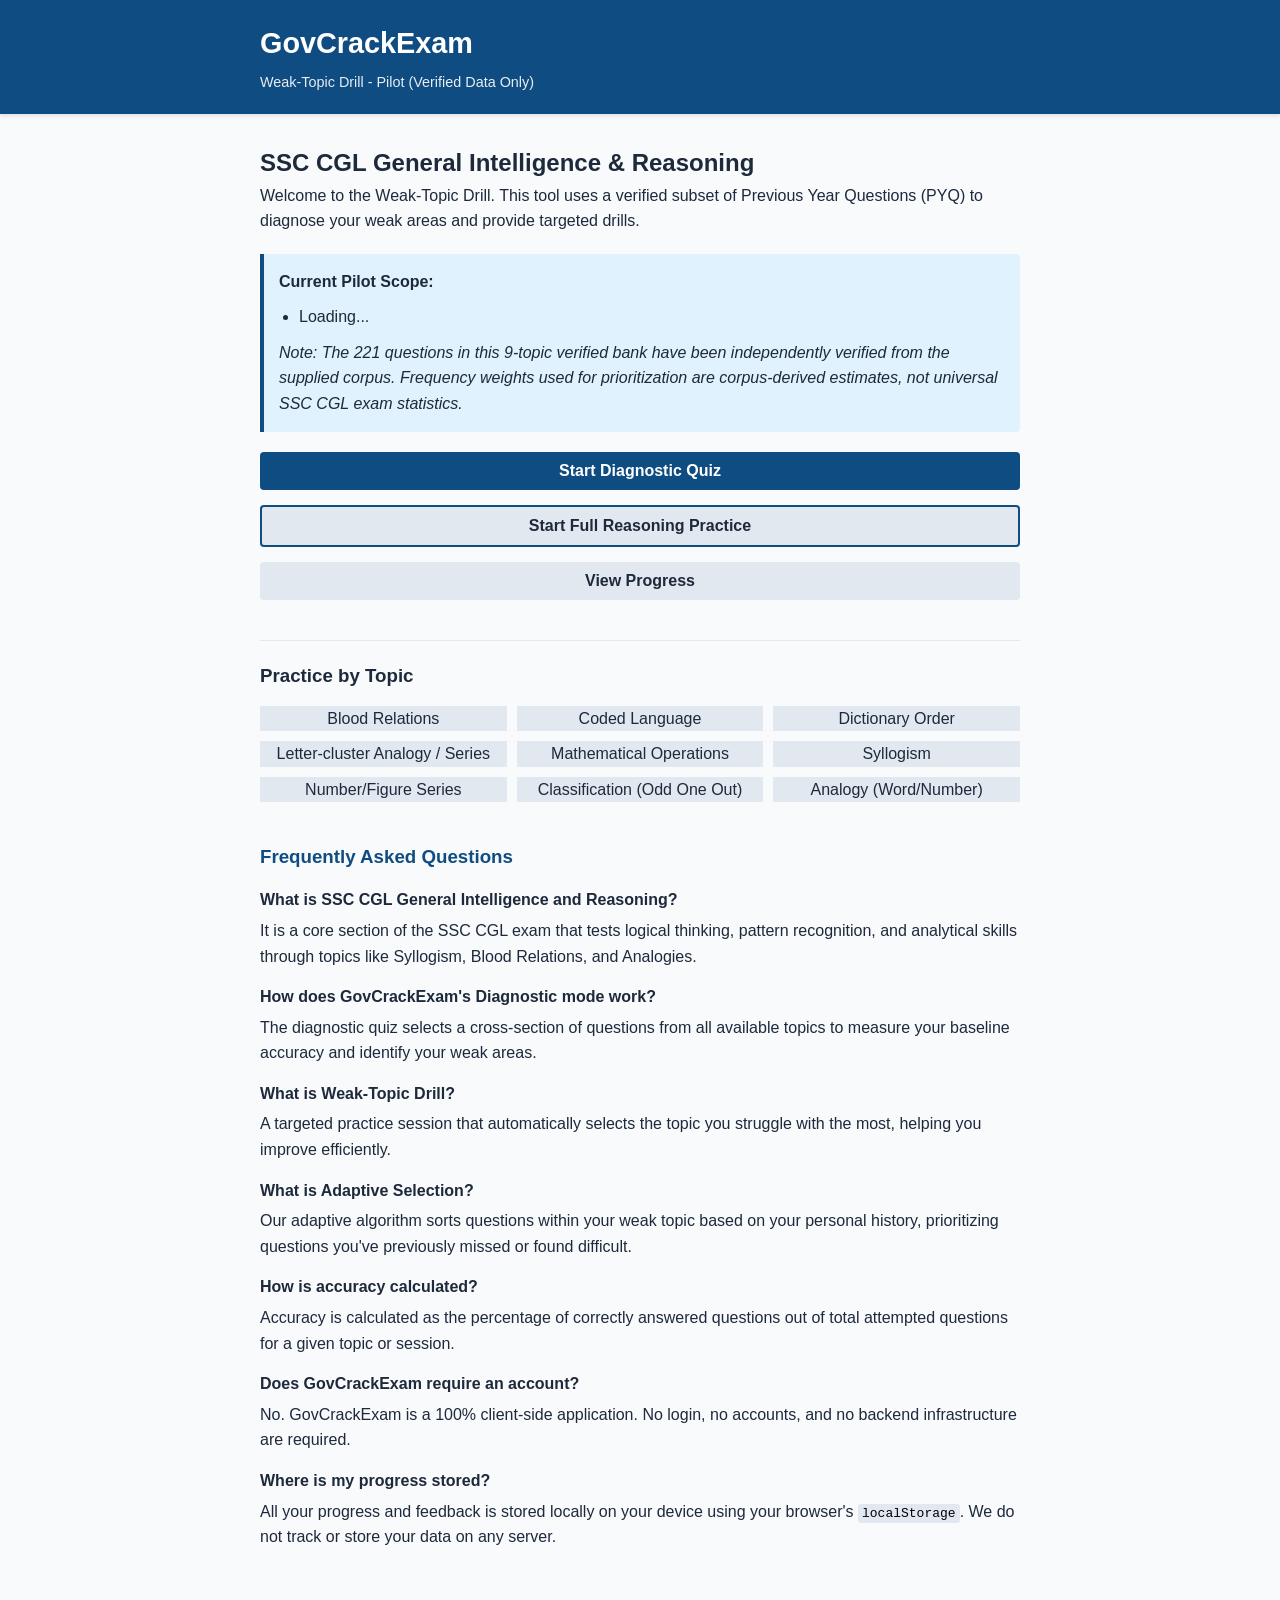
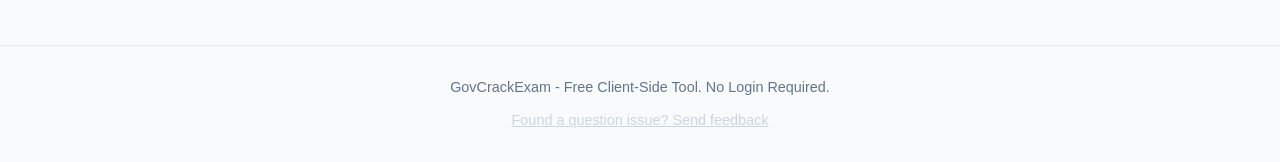
==== commit afab3769: "phase49: improve organic discovery and study content" ====
--- a/index.html
+++ b/index.html
@@ -24,6 +24,35 @@
       "url": "https://govcrackexam.online/"
     }
     </script>
+
+    <script type="application/ld+json">
+    {
+      "@context": "https://schema.org",
+      "@type": "FAQPage",
+      "mainEntity": [{
+        "@type": "Question",
+        "name": "What is SSC CGL General Intelligence and Reasoning?",
+        "acceptedAnswer": {
+          "@type": "Answer",
+          "text": "It is a core section of the SSC CGL exam that tests logical thinking, pattern recognition, and analytical skills through topics like Syllogism, Blood Relations, and Analogies."
+        }
+      }, {
+        "@type": "Question",
+        "name": "Does GovCrackExam require an account?",
+        "acceptedAnswer": {
+          "@type": "Answer",
+          "text": "No. GovCrackExam is a 100% client-side application. No login, no accounts, and no backend infrastructure are required."
+        }
+      }, {
+        "@type": "Question",
+        "name": "Where is my progress stored?",
+        "acceptedAnswer": {
+          "@type": "Answer",
+          "text": "All your progress and feedback is stored locally on your device using your browser's localStorage. We do not track or store your data on any server."
+        }
+      }]
+    }
+    </script>
 </head>
 <body>
     <header>
@@ -69,6 +98,33 @@
                     <a href="analogy-word-number.html" class="secondary-btn" style="text-decoration: none; text-align: center;" title="Practice verified SSC CGL Analogy (Word/Number) questions.">Analogy (Word/Number)</a>
                 </div>
             </div>
+        
+            <div class="faq-section" style="margin-top: 40px; padding-bottom: 30px;">
+                <h3 style="color: var(--primary-color);">Frequently Asked Questions</h3>
+                <dl style="margin-top: 15px;">
+                    <dt style="font-weight: bold; margin-bottom: 5px;">What is SSC CGL General Intelligence and Reasoning?</dt>
+                    <dd style="margin-bottom: 15px;">It is a core section of the SSC CGL exam that tests logical thinking, pattern recognition, and analytical skills through topics like Syllogism, Blood Relations, and Analogies.</dd>
+                    
+                    <dt style="font-weight: bold; margin-bottom: 5px;">How does GovCrackExam's Diagnostic mode work?</dt>
+                    <dd style="margin-bottom: 15px;">The diagnostic quiz selects a cross-section of questions from all available topics to measure your baseline accuracy and identify your weak areas.</dd>
+                    
+                    <dt style="font-weight: bold; margin-bottom: 5px;">What is Weak-Topic Drill?</dt>
+                    <dd style="margin-bottom: 15px;">A targeted practice session that automatically selects the topic you struggle with the most, helping you improve efficiently.</dd>
+                    
+                    <dt style="font-weight: bold; margin-bottom: 5px;">What is Adaptive Selection?</dt>
+                    <dd style="margin-bottom: 15px;">Our adaptive algorithm sorts questions within your weak topic based on your personal history, prioritizing questions you've previously missed or found difficult.</dd>
+                    
+                    <dt style="font-weight: bold; margin-bottom: 5px;">How is accuracy calculated?</dt>
+                    <dd style="margin-bottom: 15px;">Accuracy is calculated as the percentage of correctly answered questions out of total attempted questions for a given topic or session.</dd>
+                    
+                    <dt style="font-weight: bold; margin-bottom: 5px;">Does GovCrackExam require an account?</dt>
+                    <dd style="margin-bottom: 15px;">No. GovCrackExam is a 100% client-side application. No login, no accounts, and no backend infrastructure are required.</dd>
+                    
+                    <dt style="font-weight: bold; margin-bottom: 5px;">Where is my progress stored?</dt>
+                    <dd style="margin-bottom: 15px;">All your progress and feedback is stored locally on your device using your browser's <code style="background: #e2e8f0; padding: 2px 4px; border-radius: 3px; color: #000;">localStorage</code>. We do not track or store your data on any server.</dd>
+                </dl>
+            </div>
+
         </section>
 
         <!-- Quiz Screen -->
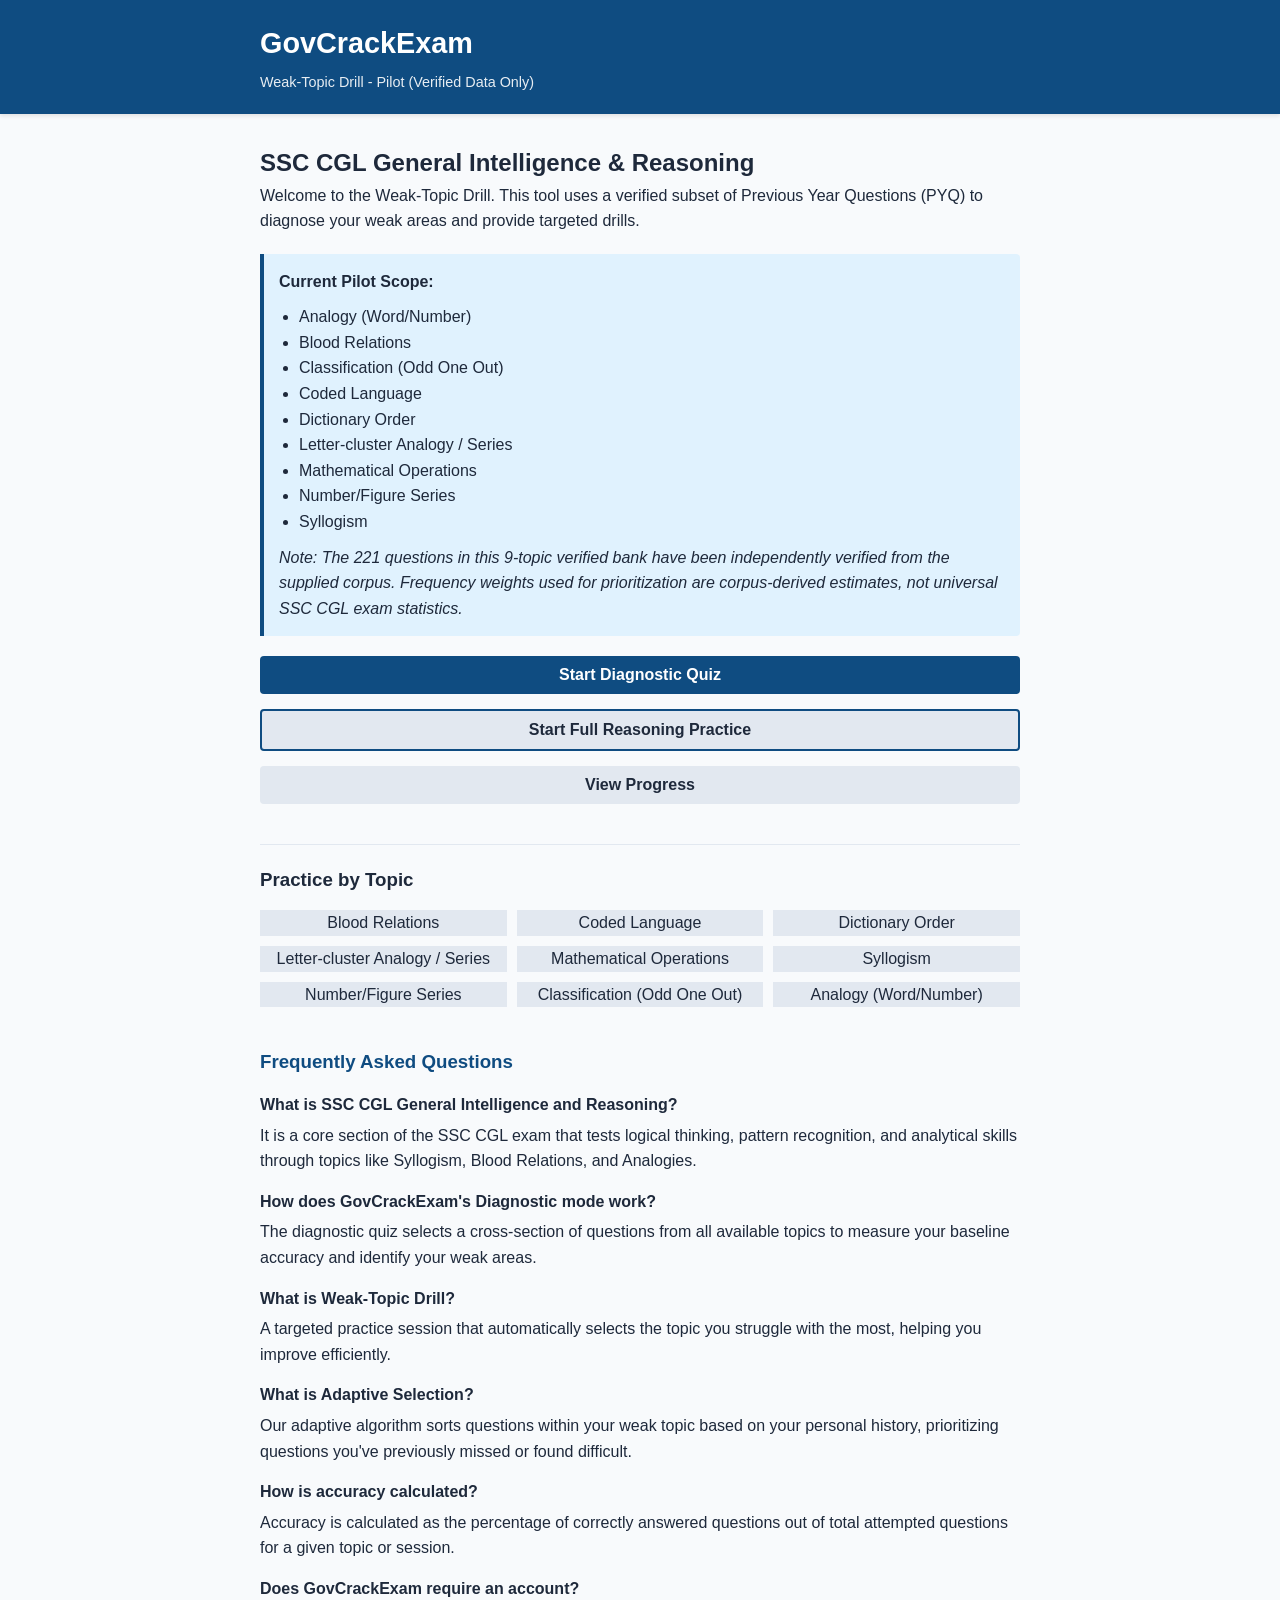
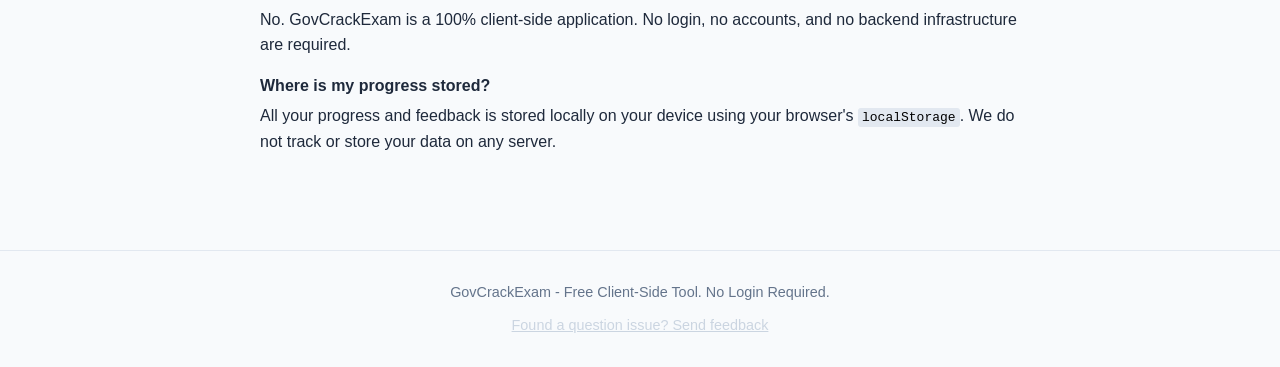
==== commit b145a8f2: "phase59: add local progress export and import" ====
--- a/index.html
+++ b/index.html
@@ -380,9 +380,28 @@
                 <button id="home-btn-full-practice" class="secondary-btn" style="background-color: transparent; border: none; text-decoration: underline;">Back to Home</button>
             </div>
         </section>
-        <!-- Progress Screen -->
+        
+    <div id="import-modal" style="display: none; position: fixed; top: 0; left: 0; right: 0; bottom: 0; background: rgba(0,0,0,0.5); z-index: 1000; align-items: center; justify-content: center;" role="dialog" aria-labelledby="import-modal-title" aria-modal="true">
+        <div style="background: var(--card-bg); padding: 20px; border-radius: 8px; max-width: 500px; width: 90%; border: 1px solid var(--border-color); box-shadow: 0 4px 6px rgba(0,0,0,0.1);">
+            <h3 id="import-modal-title" style="margin-top: 0;">Import Progress Backup</h3>
+            <div id="import-summary" style="margin: 15px 0; font-size: 0.9rem; line-height: 1.5; color: var(--text-color);"></div>
+            <p style="color: var(--danger-color); font-weight: bold; margin-bottom: 20px;">Importing will replace your current saved progress on this browser.</p>
+            <div style="display: flex; gap: 10px;">
+                <button class="btn btn-primary" id="confirm-import-btn">Yes, Replace Progress</button>
+                <button class="btn btn-secondary" onclick="document.getElementById('import-modal').style.display = 'none';">Cancel</button>
+            </div>
+        </div>
+    </div>
+
+          <!-- Progress Screen -->
         <section id="progress-screen" class="screen">
             <h2>Your Progress</h2>
+              <div class="data-portability-controls" style="display: flex; gap: 10px; margin-bottom: 20px; flex-wrap: wrap;">
+                  <button class="btn btn-secondary" onclick="exportProgress()">Export Backup</button>
+                  <button class="btn btn-secondary" onclick="document.getElementById('import-file').click()">Import Backup</button>
+                  <input type="file" id="import-file" accept=".json" style="display: none;" onchange="handleImportFile(event)" aria-label="Import Progress File">
+              </div>
+
             <div id="progress-content">
                 <!-- Injected via JS -->
             </div>
